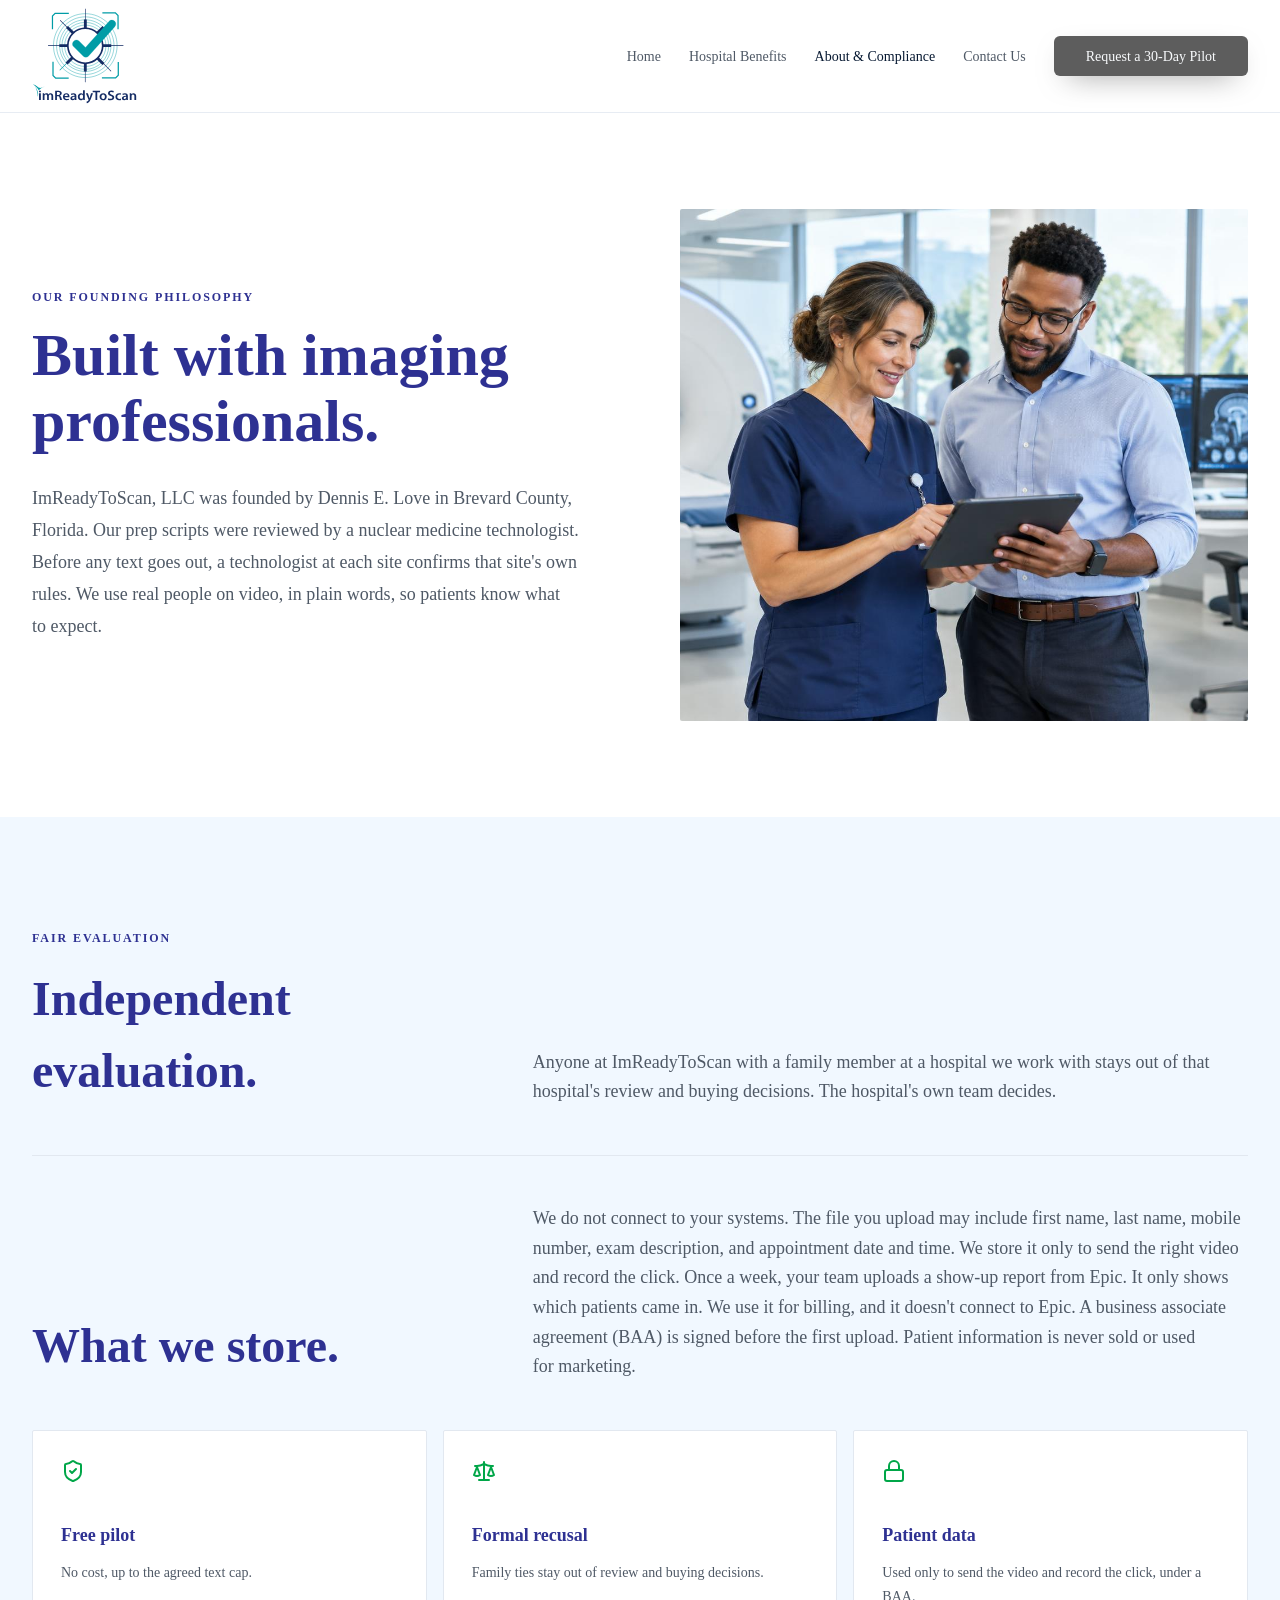
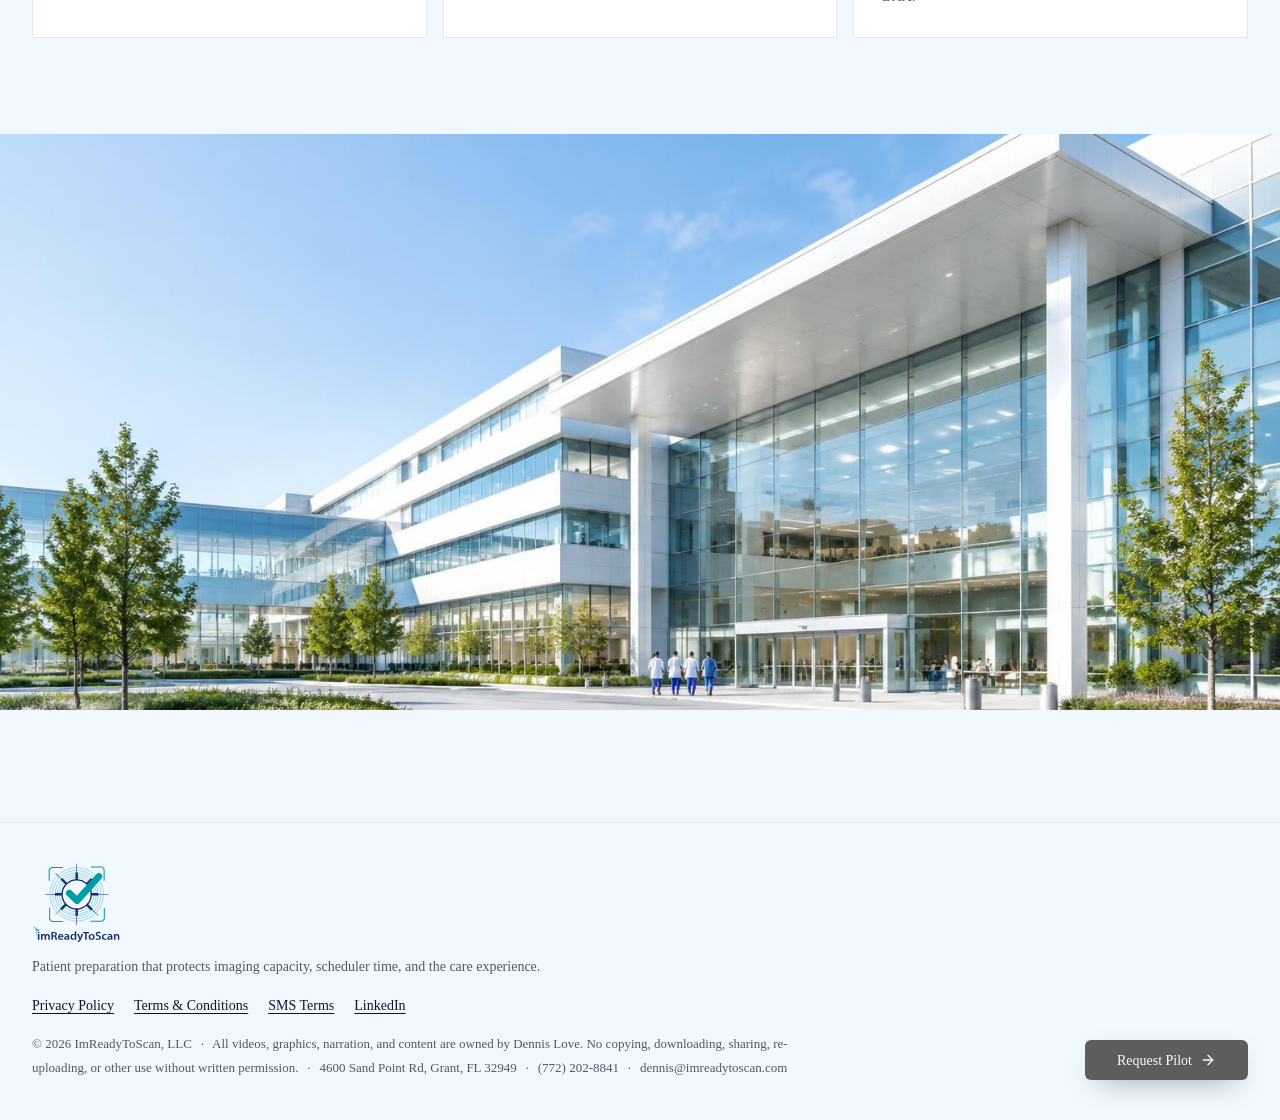
==== about-compliance/index.html @ 68fa5a91 "ImReadyToScan marketing site — brand pack, copy updates, and footer copyright. Includes the official" ====
<!DOCTYPE html>
<html lang="en">
<head>
  <meta charset="utf-8" />
  <meta name="viewport" content="width=device-width, initial-scale=1" />
  <meta name="author" content="ImReadyToScan.com" />
  <title>About &amp; Compliance | ImReadyToScan.com</title>
  <meta name="description" content="Who we are, how we keep evaluation fair, and what patient information we store." />
  <meta property="og:title" content="About &amp; Compliance | ImReadyToScan.com" />
  <meta property="og:description" content="Who we are, how we keep evaluation fair, and what patient information we store." />
  <meta property="og:type" content="website" />
  <meta name="twitter:card" content="summary_large_image" />
  <link rel="icon" href="../favicon.png" type="image/png" />
  <link rel="stylesheet" href="../css/styles.css" />
</head>
<body>
  <div class="site">
    <header class="site-header">
      <div class="page-wrap header-inner">
        <a href="../" class="logo-link" aria-label="ImReadyToScan home">
          <img src="../assets/logo-full.svg" alt="ImReadyToScan" class="logo-img" width="515" height="469" />
        </a>

        <nav class="nav-desktop" aria-label="Main navigation">
          <a href="../" class="nav-link">Home</a>
          <a href="../hospital-benefits/" class="nav-link">Hospital Benefits</a>
          <a href="../about-compliance/" class="nav-link is-active">About &amp; Compliance</a>
          <a href="../contact/" class="nav-link">Contact Us</a>
          <a href="../pilot/" class="btn btn-pilot btn-lg">Request a 30-Day Pilot</a>
        </nav>

        <details class="nav-mobile">
          <summary>
            <svg class="icon-lg" viewBox="0 0 24 24" fill="none" stroke="currentColor" stroke-width="2" stroke-linecap="round" stroke-linejoin="round" aria-hidden="true"><path d="M4 5h16"/><path d="M4 12h16"/><path d="M4 19h16"/></svg>
            <span class="sr-only">Open menu</span>
          </summary>
          <div class="nav-mobile-panel">
            <a href="../">Home</a>
            <a href="../hospital-benefits/">Hospital Benefits</a>
            <a href="../about-compliance/">About &amp; Compliance</a>
            <a href="../contact/">Contact Us</a>
            <a href="../pilot/" class="btn btn-pilot btn-lg">Request a 30-Day Pilot</a>
          </div>
        </details>
      </div>
    </header>

    <main>
      <section class="about-hero">
        <div class="page-wrap about-hero-grid">
          <div>
            <p class="eyebrow">Our founding philosophy</p>
            <h1>Built with imaging professionals.</h1>
            <p class="about-hero-lead">ImReadyToScan, LLC was founded by Dennis E. Love in Brevard County, Florida. Our prep scripts were reviewed by a nuclear medicine technologist. Before any text goes out, a technologist at each site confirms that site's own rules. We use real people on video, in plain words, so patients know what to expect.</p>
          </div>
          <img class="about-hero-img" src="../assets/clinical-tech-team.jpg" alt="Clinical and technology professionals collaborating with a tablet" width="1200" height="912" loading="lazy" />
        </div>
      </section>

      <section class="about-compliance">
        <div class="page-wrap">
          <div class="about-compliance-top">
            <div>
              <p class="eyebrow">Fair evaluation</p>
              <h2>Independent evaluation.</h2>
            </div>
            <p class="about-compliance-lead">Anyone at ImReadyToScan with a family member at a hospital we work with stays out of that hospital's review and buying decisions. The hospital's own team decides.</p>
          </div>
          <div class="about-compliance-top about-store">
            <div>
              <h2>What we store.</h2>
            </div>
            <p class="about-compliance-lead">We do not connect to your systems. The file you upload may include first name, last name, mobile number, exam description, and appointment date and time. We store it only to send the right video and record the click. Once a week, your team uploads a show-up report from Epic. It only shows which patients came in. We use it for billing, and it doesn't connect to Epic. A business associate agreement (BAA) is signed before the first upload. Patient information is never sold or used for marketing.</p>
          </div>
          <div class="about-cards">
            <article class="about-card">
              <svg class="icon-xl text-brand-green" viewBox="0 0 24 24" fill="none" stroke="currentColor" stroke-width="2" stroke-linecap="round" stroke-linejoin="round" aria-hidden="true"><path d="M20 13c0 5-3.5 7.5-7.66 8.95a1 1 0 0 1-.67-.01C7.5 20.5 4 18 4 13V6a1 1 0 0 1 1-1c2 0 4.5-1.2 6.24-2.72a1.17 1.17 0 0 1 1.52 0C14.51 3.81 17 5 19 5a1 1 0 0 1 1 1z"/><path d="m9 12 2 2 4-4"/></svg>
              <h3>Free pilot</h3>
              <p>No cost, up to the agreed text cap.</p>
            </article>
            <article class="about-card">
              <svg class="icon-xl text-brand-green" viewBox="0 0 24 24" fill="none" stroke="currentColor" stroke-width="2" stroke-linecap="round" stroke-linejoin="round" aria-hidden="true"><path d="m16 16 3-8 3 8c-.87.65-1.92 1-3 1s-2.13-.35-3-1Z"/><path d="m2 16 3-8 3 8c-.87.65-1.92 1-3 1s-2.13-.35-3-1Z"/><path d="M7 21h10"/><path d="M12 3v18"/><path d="M3 7h2c2 0 5-1 7-2 2 1 5 2 7 2h2"/></svg>
              <h3>Formal recusal</h3>
              <p>Family ties stay out of review and buying decisions.</p>
            </article>
            <article class="about-card">
              <svg class="icon-xl text-brand-green" viewBox="0 0 24 24" fill="none" stroke="currentColor" stroke-width="2" stroke-linecap="round" stroke-linejoin="round" aria-hidden="true"><rect x="3" y="11" width="18" height="11" rx="2"/><path d="M7 11V7a5 5 0 0 1 10 0v4"/></svg>
              <h3>Patient data</h3>
              <p>Used only to send the video and record the click, under a BAA.</p>
            </article>
          </div>
        </div>
        <img class="about-banner" src="../assets/hospital-exterior.jpg" alt="Transparent glass exterior of a modern hospital" width="1536" height="912" loading="lazy" />
      </section>

    </main>

    <footer class="site-footer">
      <div class="page-wrap footer-inner">
        <div>
          <img src="../assets/logo-full.svg" alt="ImReadyToScan" class="footer-logo" width="515" height="469" />
          <p class="footer-copy">Patient preparation that protects imaging capacity, scheduler time, and the care experience.</p>
          <nav class="footer-links" aria-label="Footer">
            <a href="../privacy-policy/">Privacy Policy</a>
            <a href="../terms-conditions/">Terms &amp; Conditions</a>
            <a href="../sms-terms/">SMS Terms</a>
            <a href="https://www.linkedin.com/company/imreadytoscan/" target="_blank" rel="noopener noreferrer">LinkedIn</a>
          </nav>
          <p class="footer-legal">&copy; 2026 ImReadyToScan, LLC <span aria-hidden="true">&middot;</span> All videos, graphics, narration, and content are owned by Dennis Love. No copying, downloading, sharing, re-uploading, or other use without written permission. <span aria-hidden="true">&middot;</span> 4600 Sand Point Rd, Grant, FL 32949 <span aria-hidden="true">&middot;</span> <a href="tel:+17722028841">(772) 202-8841</a> <span aria-hidden="true">&middot;</span> <a href="mailto:dennis@imreadytoscan.com">dennis@imreadytoscan.com</a></p>
        </div>
        <a href="../pilot/" class="btn btn-pilot btn-lg">
          Request Pilot
          <svg viewBox="0 0 24 24" fill="none" stroke="currentColor" stroke-width="2" stroke-linecap="round" stroke-linejoin="round" aria-hidden="true"><path d="M5 12h14"/><path d="m12 5 7 7-7 7"/></svg>
        </a>
      </div>
    </footer>
  </div>
  <script src="../js/main.js" defer></script>
</body>
</html>
---- css/styles.css ----
:root {
  --radius: 0.5rem;
  --background: oklch(1 0 0);
  --foreground: oklch(0.23 0.025 255);
  --primary: oklch(0.21 0.055 257);
  --primary-foreground: oklch(0.984 0.003 247.858);
  --secondary: oklch(0.965 0.012 250);
  --muted: oklch(0.97 0.008 250);
  --muted-foreground: oklch(0.46 0.025 255);
  --border: oklch(0.929 0.013 255.508);
  --brand-blue: oklch(0.377539 0.155875 274.666717);
  --brand-green: oklch(0.63 0.18 150);
  --brand-ink: oklch(0.18 0.052 257);
  --brand-mist: oklch(0.975 0.012 250);
  --brand-gray: oklch(0.48 0 0);
  --brand-gray-dark: oklch(0.38 0 0);
  --font-serif: Georgia, "Times New Roman", Times, serif;
}

*,
*::before,
*::after {
  box-sizing: border-box;
  margin: 0;
  padding: 0;
  border-color: var(--border);
}

html {
  color-scheme: light;
  scroll-behavior: smooth;
}

body {
  background-color: var(--background);
  color: var(--foreground);
  font-family: var(--font-serif);
  text-rendering: optimizeLegibility;
  line-height: 1.5;
  min-height: 100vh;
}

img,
video {
  display: block;
  max-width: 100%;
}

a {
  color: inherit;
  text-decoration: none;
}

button,
summary {
  font: inherit;
}

ul {
  list-style: none;
}

h1,
h2,
h3 {
  letter-spacing: 0;
}

::selection {
  background: color-mix(in oklab, var(--brand-blue) 20%, transparent);
}

.page-wrap {
  width: min(100% - 2rem, 76rem);
  margin-inline: auto;
}

.text-balance {
  text-wrap: balance;
}

.text-pretty {
  text-wrap: pretty;
}

.sr-only {
  position: absolute;
  width: 1px;
  height: 1px;
  padding: 0;
  margin: -1px;
  overflow: hidden;
  clip: rect(0, 0, 0, 0);
  white-space: nowrap;
  border: 0;
}

.site {
  min-height: 100vh;
  background: var(--background);
}

/* Header */
.site-header {
  position: sticky;
  top: 0;
  z-index: 50;
  border-bottom: 1px solid color-mix(in oklab, var(--border) 80%, transparent);
  background: color-mix(in oklab, var(--background) 95%, transparent);
  backdrop-filter: blur(8px);
}

.header-inner {
  display: grid;
  grid-template-columns: minmax(0, 1fr) auto;
  align-items: center;
  gap: 1rem;
  height: 6rem;
}

.logo-link {
  display: flex;
  min-width: 0;
  align-items: center;
}

.logo-img {
  height: 5rem;
  width: auto;
  flex-shrink: 0;
  object-fit: contain;
}

.nav-desktop {
  display: none;
  align-items: center;
  gap: 1.75rem;
}

.nav-link {
  font-size: 0.875rem;
  font-weight: 500;
  color: var(--muted-foreground);
  transition: color 0.15s ease;
}

.nav-link:hover,
.nav-link.is-active {
  color: var(--primary);
}

.nav-mobile {
  position: relative;
}

.nav-mobile summary {
  display: grid;
  place-items: center;
  width: 2.5rem;
  height: 2.5rem;
  cursor: pointer;
  border-radius: calc(var(--radius) - 2px);
  border: 1px solid var(--border);
  color: var(--primary);
  list-style: none;
}

.nav-mobile summary::-webkit-details-marker {
  display: none;
}

.nav-mobile-panel {
  position: absolute;
  right: 0;
  top: 3rem;
  width: 16rem;
  border-radius: calc(var(--radius) - 2px);
  border: 1px solid var(--border);
  background: var(--background);
  padding: 0.5rem;
  box-shadow: 0 20px 25px -5px rgb(0 0 0 / 0.1), 0 8px 10px -6px rgb(0 0 0 / 0.1);
}

.nav-mobile-panel a {
  display: block;
  border-radius: 0.25rem;
  padding: 0.75rem;
  font-size: 0.875rem;
  font-weight: 500;
  color: var(--foreground);
}

.nav-mobile-panel a:hover {
  background: var(--muted);
}

.nav-mobile-panel .btn {
  margin-top: 0.5rem;
  width: 100%;
}

/* Buttons */
.btn {
  display: inline-flex;
  align-items: center;
  justify-content: center;
  gap: 0.5rem;
  white-space: nowrap;
  border-radius: calc(var(--radius) - 2px);
  font-size: 0.875rem;
  font-weight: 500;
  cursor: pointer;
  border: none;
  transition: background-color 0.15s ease, color 0.15s ease;
}

.btn svg {
  width: 1rem;
  height: 1rem;
  flex-shrink: 0;
  pointer-events: none;
}

.btn-pilot {
  background: var(--brand-gray);
  color: var(--primary-foreground);
  box-shadow: 0 10px 30px -14px var(--brand-gray);
}

.btn-pilot:hover {
  background: var(--brand-gray-dark);
}

.btn-lg {
  height: 2.5rem;
  padding: 0 2rem;
}

.btn-xl {
  min-height: 3rem;
  border-radius: calc(var(--radius) - 2px);
  padding: 0.75rem 1.5rem;
  font-size: 0.875rem;
  font-weight: 600;
}

/* Footer */
.site-footer {
  border-top: 1px solid var(--border);
  background: var(--brand-mist);
  padding: 2.5rem 0;
  color: var(--primary);
}

.footer-inner {
  display: grid;
  gap: 2rem;
}

.footer-logo {
  height: 5rem;
  width: auto;
  object-fit: contain;
}

.footer-copy {
  margin-top: 0.75rem;
  max-width: 36rem;
  font-size: 0.875rem;
  line-height: 1.5rem;
  color: var(--muted-foreground);
}

.footer-links {
  margin-top: 1rem;
  display: flex;
  flex-wrap: wrap;
  gap: 0.75rem 1.25rem;
}

.footer-links a {
  font-size: 0.875rem;
  font-weight: 500;
  color: var(--primary);
  text-decoration: underline;
  text-underline-offset: 0.2em;
  transition: color 0.15s ease;
}

.footer-links a:hover {
  color: var(--brand-blue);
}

.footer-legal {
  margin-top: 1rem;
  max-width: 48rem;
  font-size: 0.8125rem;
  line-height: 1.5rem;
  color: var(--muted-foreground);
}

.footer-legal span {
  margin: 0 0.35rem;
}

.footer-legal a {
  color: inherit;
  text-decoration: none;
  transition: color 0.15s ease;
}

.footer-legal a[href^="tel:"] {
  white-space: nowrap;
}

.footer-legal a:hover {
  color: var(--brand-blue);
  text-decoration: underline;
  text-underline-offset: 0.2em;
}

.billing-volume {
  margin-top: 0.75rem;
  font-size: 0.9375rem;
  line-height: 1.5rem;
  color: var(--muted-foreground);
}

.billing-volume a {
  color: var(--brand-blue);
  font-weight: 600;
  text-decoration: underline;
  text-underline-offset: 0.2em;
}

.billing-volume a:hover {
  color: var(--primary);
}

.billing-pricing-note {
  margin-top: 0.75rem;
  font-size: 0.9375rem;
  line-height: 1.5rem;
  color: var(--muted-foreground);
}

.billing-pricing-note a {
  color: var(--brand-blue);
  font-weight: 600;
  text-decoration: underline;
  text-underline-offset: 0.2em;
}

.billing-pricing-note a:hover {
  color: var(--primary);
}

.stat-explain {
  margin-top: 1.25rem;
  max-width: 48rem;
  font-size: 0.9375rem;
  line-height: 1.625rem;
  color: var(--muted-foreground);
}

.compare-block {
  padding: 5rem 0;
  border-top: 1px solid var(--border);
  background: var(--background);
}

.compare-inner {
  max-width: min(100%, 48rem);
}

.compare-copy {
  margin-top: 1.5rem;
  display: grid;
  gap: 1rem;
}

.compare-copy p {
  font-size: 1rem;
  line-height: 1.75rem;
  color: var(--muted-foreground);
}

.compare-copy p:last-child {
  font-weight: 700;
  color: var(--primary);
}

.roi-box {
  padding: 5rem 0;
  border-top: 1px solid var(--border);
  background: var(--brand-mist);
}

.roi-inner {
  max-width: min(100%, 48rem);
}

.roi-inner > p {
  margin-top: 1.25rem;
  font-size: 1rem;
  line-height: 1.75rem;
  color: var(--muted-foreground);
}

.roi-list {
  margin: 1.25rem 0 0;
  padding-left: 1.25rem;
  display: grid;
  gap: 0.75rem;
}

.roi-list li {
  font-size: 1rem;
  line-height: 1.75rem;
  color: var(--primary);
}

.site-info {
  padding: 5rem 0;
  border-top: 1px solid var(--border);
  background: var(--background);
}

.site-info-inner {
  max-width: min(100%, 48rem);
  display: grid;
  gap: 3rem;
}

.site-info-block h2 {
  font-size: 1.5rem;
  font-weight: 700;
  color: var(--primary);
}

.site-info-block p {
  margin-top: 0.875rem;
  font-size: 1rem;
  line-height: 1.75rem;
  color: var(--muted-foreground);
}

.site-info-block a {
  color: var(--brand-blue);
  font-weight: 600;
  text-decoration: underline;
  text-underline-offset: 0.2em;
}

.site-info-contact {
  font-size: 0.9375rem !important;
}

.site-info-contact span {
  margin: 0 0.35rem;
}

/* Legal pages */
.legal-page {
  padding: 4rem 0 5rem;
  border-bottom: 1px solid var(--border);
}

.legal-inner {
  max-width: min(100% - 2rem, 48rem);
}

.legal-title {
  font-size: 2.25rem;
  font-weight: 700;
  line-height: 1.15;
  color: var(--brand-blue);
}

.legal-updated {
  margin-top: 1rem;
  font-size: 0.875rem;
  color: var(--muted-foreground);
}

.legal-updated a {
  color: var(--brand-blue);
  text-decoration: none;
}

.legal-updated a:hover {
  text-decoration: underline;
  text-underline-offset: 0.15em;
}

.legal-body {
  margin-top: 2.5rem;
  color: var(--muted-foreground);
}

.legal-body > * + * {
  margin-top: 1.25rem;
}

.legal-body h2 {
  margin-top: 2.5rem;
  font-size: 1.25rem;
  font-weight: 700;
  line-height: 1.35;
  color: var(--brand-blue);
}

.legal-body .legal-part {
  margin-top: 3.5rem;
  border-top: 1px solid var(--border);
  padding-top: 2rem;
  font-size: 1.5rem;
}

.legal-body h3 {
  margin-top: 1.75rem;
  font-size: 1.0625rem;
  font-weight: 700;
  line-height: 1.4;
  color: var(--primary);
}

.legal-body blockquote {
  border-left: 3px solid var(--brand-green);
  padding-left: 1rem;
  font-style: italic;
  color: var(--primary);
}

.legal-body p,
.legal-body li {
  font-size: 1rem;
  line-height: 1.75;
}

.legal-body ul {
  list-style: disc;
  padding-left: 1.25rem;
}

.legal-body li + li {
  margin-top: 0.5rem;
}

.legal-body a {
  color: var(--brand-blue);
  text-decoration: none;
}

.legal-body a:hover {
  color: var(--primary);
  text-decoration: underline;
  text-underline-offset: 0.15em;
}

.legal-body strong {
  color: var(--primary);
  font-weight: 700;
}

/* Contact page */
.contact-page {
  padding: 4rem 0 5rem;
  border-bottom: 1px solid var(--border);
  background:
    linear-gradient(180deg, var(--background) 0%, var(--brand-mist) 42%, var(--brand-mist) 100%);
}

.contact-shell {
  display: grid;
  gap: 2.5rem;
}

.contact-intro {
  max-width: 34rem;
}

.contact-title {
  font-size: 2.25rem;
  font-weight: 700;
  line-height: 1.12;
  color: var(--brand-blue);
}

.contact-lead {
  margin-top: 1.25rem;
  font-size: 1rem;
  line-height: 2rem;
  color: var(--muted-foreground);
  text-wrap: pretty;
}

.contact-points {
  margin-top: 2.25rem;
  display: grid;
  gap: 1.25rem;
}

.contact-points li {
  display: grid;
  grid-template-columns: auto 1fr;
  gap: 0.9rem;
  align-items: start;
}

.contact-point-mark {
  width: 0.7rem;
  height: 0.7rem;
  margin-top: 0.45rem;
  border-radius: 1px;
  background: var(--brand-green);
}

.contact-points strong {
  display: block;
  font-size: 1rem;
  font-weight: 700;
  color: var(--brand-blue);
}

.contact-points p {
  margin-top: 0.3rem;
  font-size: 0.9375rem;
  line-height: 1.55;
  color: var(--muted-foreground);
}

.contact-points a {
  color: var(--brand-blue);
  text-decoration: underline;
  text-underline-offset: 0.15em;
}

.contact-panel {
  border: 1px solid var(--border);
  border-radius: var(--radius);
  background: var(--background);
  box-shadow:
    0 1px 2px color-mix(in oklab, var(--brand-ink) 6%, transparent),
    0 28px 60px -32px color-mix(in oklab, var(--brand-ink) 40%, transparent);
  padding: 1.5rem;
  position: relative;
  overflow: hidden;
}

.contact-panel::before {
  content: "";
  position: absolute;
  inset: 0 0 auto;
  height: 4px;
  background: linear-gradient(90deg, var(--brand-blue) 0%, var(--brand-blue) 62%, var(--brand-green) 62%, var(--brand-green) 100%);
}

.contact-panel-head {
  margin-bottom: 1.75rem;
  padding-bottom: 1.25rem;
  border-bottom: 1px solid var(--border);
}

.contact-panel-head h2 {
  font-size: 1.5rem;
  font-weight: 700;
  line-height: 1.2;
  color: var(--brand-blue);
}

.contact-panel-head p {
  margin-top: 0.4rem;
  font-size: 0.875rem;
  color: var(--muted-foreground);
}

.req {
  color: var(--brand-green);
  font-weight: 700;
}

.contact-form {
  position: relative;
  display: grid;
  gap: 1.35rem;
}

.form-row {
  display: grid;
  gap: 1.35rem;
  align-items: start;
}

.input-wrap {
  position: relative;
}

.input-icon {
  position: absolute;
  left: 1rem;
  top: 50%;
  width: 1.05rem;
  height: 1.05rem;
  transform: translateY(-50%);
  color: color-mix(in oklab, var(--muted-foreground) 75%, transparent);
  pointer-events: none;
  transition: color 0.15s ease;
}

.form-field .input-wrap input {
  padding-left: 2.75rem;
}

.input-wrap:focus-within .input-icon {
  color: var(--brand-blue);
}

.form-hint {
  display: flex;
  gap: 0.6rem;
  align-items: flex-start;
  margin-top: -0.35rem;
  border-radius: calc(var(--radius) - 2px);
  background: color-mix(in oklab, var(--brand-green) 8%, var(--background));
  border: 1px solid color-mix(in oklab, var(--brand-green) 22%, var(--border));
  padding: 0.7rem 0.9rem;
  font-size: 0.8125rem;
  line-height: 1.45;
  color: var(--foreground);
}

.form-hint svg {
  flex-shrink: 0;
  width: 1.05rem;
  height: 1.05rem;
  margin-top: 0.05rem;
  color: var(--brand-green);
}

.form-field {
  display: grid;
  gap: 0.45rem;
}

.form-field label,
.form-consent-title {
  font-size: 0.8125rem;
  font-weight: 700;
  letter-spacing: 0.04em;
  text-transform: uppercase;
  color: var(--brand-blue);
}

.form-field input,
.form-field textarea {
  width: 100%;
  border: 1px solid var(--border);
  border-radius: calc(var(--radius) - 2px);
  background: color-mix(in oklab, var(--brand-mist) 55%, var(--background));
  color: var(--foreground);
  font: inherit;
  font-size: 1rem;
  line-height: 1.5;
  padding: 0.9rem 1rem;
  transition: border-color 0.15s ease, background-color 0.15s ease, box-shadow 0.15s ease;
}

.form-field textarea {
  resize: vertical;
  min-height: 8.5rem;
}

.form-field input::placeholder,
.form-field textarea::placeholder {
  color: color-mix(in oklab, var(--muted-foreground) 78%, transparent);
}

.form-field input:hover,
.form-field textarea:hover {
  border-color: color-mix(in oklab, var(--brand-blue) 28%, var(--border));
}

.form-field input:focus,
.form-field textarea:focus {
  outline: none;
  border-color: var(--brand-blue);
  background: var(--background);
  box-shadow: 0 0 0 3px color-mix(in oklab, var(--brand-blue) 16%, transparent);
}

.form-consent {
  display: grid;
  gap: 0.85rem;
  margin-top: 0.25rem;
  border: 1px solid var(--border);
  border-left: 3px solid var(--brand-blue);
  border-radius: calc(var(--radius) - 2px);
  background: var(--brand-mist);
  padding: 1.1rem 1.15rem;
}

.form-consent-title {
  margin-bottom: 0.1rem;
}

.checkbox-field {
  position: relative;
  display: grid;
  grid-template-columns: auto 1fr;
  gap: 0.8rem;
  align-items: start;
  font-size: 0.9375rem;
  line-height: 1.55;
  color: var(--foreground);
  cursor: pointer;
}

.checkbox-field input {
  position: absolute;
  opacity: 0;
  width: 1.25rem;
  height: 1.25rem;
  margin: 0;
}

.checkbox-box {
  display: grid;
  place-items: center;
  width: 1.25rem;
  height: 1.25rem;
  margin-top: 0.1rem;
  border: 1.5px solid color-mix(in oklab, var(--brand-blue) 45%, var(--border));
  border-radius: 0.25rem;
  background: var(--background);
  color: var(--primary-foreground);
  transition: background-color 0.15s ease, border-color 0.15s ease, box-shadow 0.15s ease;
}

.checkbox-box svg {
  width: 0.85rem;
  height: 0.85rem;
  opacity: 0;
  transform: scale(0.6);
  transition: opacity 0.15s ease, transform 0.15s ease;
}

.checkbox-field:hover .checkbox-box {
  border-color: var(--brand-blue);
}

.checkbox-field input:checked + .checkbox-box {
  border-color: var(--brand-green);
  background: var(--brand-green);
}

.checkbox-field input:checked + .checkbox-box svg {
  opacity: 1;
  transform: scale(1);
}

.checkbox-field input:focus-visible + .checkbox-box {
  box-shadow: 0 0 0 3px color-mix(in oklab, var(--brand-blue) 20%, transparent);
}

.checkbox-field a {
  color: var(--brand-blue);
  text-decoration: underline;
  text-underline-offset: 0.15em;
}

.form-actions {
  display: grid;
  gap: 0.85rem;
  margin-top: 0.35rem;
  padding-top: 1.35rem;
  border-top: 1px solid var(--border);
}

.contact-form .btn {
  justify-self: stretch;
  min-width: 11rem;
}

.contact-form .btn svg {
  transition: transform 0.15s ease;
}

.contact-form .btn:hover svg {
  transform: translateX(3px);
}

.form-note {
  font-size: 0.75rem;
  line-height: 1.55;
  color: var(--muted-foreground);
}

.form-note a {
  color: var(--brand-blue);
  text-decoration: underline;
  text-underline-offset: 0.15em;
}

.form-status {
  min-height: 1.25rem;
  font-size: 0.875rem;
  font-weight: 600;
  color: var(--brand-green);
}

.form-status.is-error {
  color: oklch(0.5 0.16 25);
}

.form-honey {
  position: absolute;
  left: -9999px;
  width: 1px;
  height: 1px;
  opacity: 0;
  pointer-events: none;
}

/* Shared content */
.eyebrow {
  margin-bottom: 1rem;
  font-size: 0.75rem;
  font-weight: 700;
  text-transform: uppercase;
  letter-spacing: 0.16em;
  color: var(--brand-blue);
}

.icon {
  width: 1rem;
  height: 1rem;
  flex-shrink: 0;
}

.icon-lg {
  width: 1.25rem;
  height: 1.25rem;
}

.icon-xl {
  width: 1.5rem;
  height: 1.5rem;
}

.icon-play {
  width: 3rem;
  height: 3rem;
  color: var(--primary-foreground);
  filter: drop-shadow(0 10px 8px rgb(0 0 0 / 0.04)) drop-shadow(0 4px 3px rgb(0 0 0 / 0.1));
}

.text-brand-blue {
  color: var(--brand-blue);
}

.text-brand-green {
  color: var(--brand-green);
}

.text-muted {
  color: var(--muted-foreground);
}

.text-primary {
  color: var(--primary);
}

/* Home hero */
.hero {
  overflow: hidden;
  border-bottom: 1px solid var(--border);
}

.hero-inner {
  display: grid;
  align-items: center;
  gap: 2.5rem;
  padding: 3.5rem 0;
}

.hero-copy {
  max-width: none;
}

.hero-title {
  font-size: 2.25rem;
  font-weight: 700;
  line-height: 1.15;
  letter-spacing: 0;
  color: var(--brand-blue);
  text-wrap: balance;
}

.hero-lead {
  margin-top: 1.5rem;
  max-width: 36rem;
  font-size: 1rem;
  font-weight: 400;
  line-height: 2rem;
  color: var(--muted-foreground);
  text-wrap: pretty;
}

.hero-actions {
  margin-top: 2rem;
}

.hero-actions .btn {
  margin-top: 0;
}

.hero-checks {
  margin-top: 1.25rem;
  display: flex;
  flex-wrap: wrap;
  gap: 0.75rem 1.5rem;
  font-size: 0.875rem;
  font-weight: 600;
  color: var(--primary);
}

.hero-checks span {
  display: flex;
  align-items: center;
  gap: 0.5rem;
}

.hero-media {
  position: relative;
  width: 100%;
}

.module-play {
  position: absolute;
  inset: 0;
  z-index: 2;
  display: grid;
  place-items: center;
  margin: 0;
  border: 0;
  background: color-mix(in oklab, var(--primary) 22%, transparent);
  cursor: pointer;
}

.module-play-core {
  display: grid;
  place-items: center;
  width: 3.25rem;
  height: 3.25rem;
  border-radius: 999px;
  background: color-mix(in oklab, var(--brand-blue) 92%, #000);
  color: #fff;
  box-shadow: 0 10px 24px -12px rgb(0 0 0 / 0.55);
}

.module-play-core svg {
  width: 1.25rem;
  height: 1.25rem;
  margin-left: 0.12rem;
}

.module-play:hover .module-play-core,
.module-play:focus-visible .module-play-core {
  background: var(--brand-blue);
}

body.lightbox-open {
  overflow: hidden;
}

.video-lightbox {
  position: fixed;
  inset: 0;
  z-index: 10000;
  display: grid;
  place-items: center;
  padding: 1.25rem;
}

.video-lightbox[hidden] {
  display: none;
}

.video-lightbox-backdrop {
  position: absolute;
  inset: 0;
  background: color-mix(in oklab, var(--brand-ink) 78%, transparent);
}

.video-lightbox-dialog {
  position: relative;
  z-index: 1;
  width: min(56rem, 100%);
  display: grid;
  gap: 0.85rem;
  justify-items: center;
}

.video-lightbox-player {
  width: 100%;
  max-height: min(70vh, 36rem);
  background: #000;
  border-radius: 0.25rem;
  aspect-ratio: 16 / 9;
  object-fit: contain;
}

.video-lightbox-close {
  position: absolute;
  top: -0.35rem;
  right: -0.15rem;
  z-index: 2;
  width: 2.75rem;
  height: 2.75rem;
  border: 0;
  border-radius: 999px;
  background: #fff;
  color: var(--brand-blue);
  font-size: 1.75rem;
  line-height: 1;
  cursor: pointer;
  box-shadow: 0 8px 20px -10px rgb(0 0 0 / 0.45);
}

.video-lightbox-close span {
  display: block;
  margin-top: -0.1rem;
}

.video-lightbox-back {
  appearance: none;
  border: 0;
  border-radius: calc(var(--radius) - 2px);
  background: var(--brand-blue);
  color: #fff;
  font: inherit;
  font-size: 1.0625rem;
  font-weight: 700;
  padding: 0.9rem 1.5rem;
  cursor: pointer;
}

.video-lightbox-back:hover,
.video-lightbox-close:hover {
  filter: brightness(1.05);
}

@media (max-width: 640px) {
  .video-lightbox-close {
    top: 0.35rem;
    right: 0.35rem;
  }
}

.hero-media > img {
  display: block;
  width: 100%;
  aspect-ratio: 4 / 3;
  height: auto;
  border-radius: 2px;
  object-fit: cover;
  object-position: 72% 35%;
}

.hero-media > .hero-video {
  display: block;
  width: 100%;
  height: auto;
  aspect-ratio: 16 / 9;
  border-radius: 2px;
  object-fit: cover;
  object-position: center center;
  background: var(--brand-ink);
}

.hero-play {
  position: absolute;
  top: 42%;
  left: 50%;
  z-index: 2;
  display: grid;
  place-items: center;
  width: 5.25rem;
  height: 5.25rem;
  padding: 0;
  border: 0;
  background: transparent;
  cursor: pointer;
  transform: translate(-50%, -50%);
  transition: transform 0.2s ease;
}

.hero-play:hover,
.hero-play:focus-visible {
  transform: translate(-50%, -50%) scale(1.06);
  outline: none;
}

.hero-play-ring {
  position: absolute;
  inset: 0;
  border-radius: 50%;
  border: 2px solid color-mix(in oklab, var(--background) 70%, transparent);
  background: color-mix(in oklab, var(--brand-ink) 28%, transparent);
  box-shadow: 0 16px 36px -16px color-mix(in oklab, var(--brand-ink) 70%, transparent);
  animation: hero-play-pulse 2.4s ease-out infinite;
}

.hero-play-core {
  position: relative;
  z-index: 1;
  display: grid;
  place-items: center;
  width: 3.75rem;
  height: 3.75rem;
  border-radius: 50%;
  background: linear-gradient(145deg, var(--brand-blue) 0%, color-mix(in oklab, var(--brand-ink) 70%, var(--brand-blue)) 100%);
  color: var(--primary-foreground);
  box-shadow:
    0 0 0 4px color-mix(in oklab, var(--background) 55%, transparent),
    0 12px 28px -10px color-mix(in oklab, var(--brand-blue) 55%, transparent);
}

.hero-play-core svg {
  width: 1.5rem;
  height: 1.5rem;
  margin-left: 0.15rem;
}

.hero-media.is-playing .hero-play {
  opacity: 0;
  visibility: hidden;
  pointer-events: none;
  transform: translate(-50%, -50%) scale(0.9);
  transition: opacity 0.2s ease, visibility 0.2s ease, transform 0.2s ease;
}

@keyframes hero-play-pulse {
  0% {
    transform: scale(1);
    opacity: 0.9;
  }
  70% {
    transform: scale(1.22);
    opacity: 0;
  }
  100% {
    transform: scale(1.22);
    opacity: 0;
  }
}

@media (prefers-reduced-motion: reduce) {
  .hero-play-ring {
    animation: none;
  }
}

.loss-stack {
  margin-top: 2rem;
  display: grid;
  gap: 1rem;
}

.loss-stack p {
  margin: 0;
  border: 1px solid var(--border);
  border-radius: var(--radius);
  background: var(--background);
  padding: 1.25rem 1.35rem;
  font-size: 1.0625rem;
  font-weight: 700;
  line-height: 1.45;
  color: var(--brand-blue);
  text-wrap: balance;
}

/* Breakdown section */
.breakdown {
  position: relative;
  overflow: hidden;
  background: var(--brand-mist);
  padding: 5rem 0;
  color: var(--primary);
}

.breakdown-bg {
  display: none;
}

.breakdown-veil {
  display: none;
}

.breakdown-inner {
  position: relative;
}

.breakdown-grid {
  display: grid;
  gap: 3rem;
}

.breakdown article {
  padding-top: 0;
  border-top: 0;
}

.breakdown-bar {
  display: block;
  width: 1.75rem;
  height: 0.2rem;
  background: var(--brand-green);
  border-radius: 1px;
}

.breakdown h2 {
  margin-top: 1.25rem;
  font-size: 1.875rem;
  font-weight: 700;
  color: var(--brand-blue);
}

.breakdown p {
  margin-top: 1.25rem;
  line-height: 2rem;
  color: var(--muted-foreground);
}

.breakdown article p + p {
  margin-top: 1rem;
}

.content-band {
  padding: 5rem 0;
  border-bottom: 1px solid var(--border);
  background:
    radial-gradient(circle at top right, color-mix(in oklab, var(--secondary) 90%, transparent), transparent 42%),
    var(--background);
}

.content-band-top {
  display: grid;
  gap: 1.5rem;
  max-width: 64rem;
}

.content-band-aside {
  font-size: 1rem;
  line-height: 2rem;
  color: var(--muted-foreground);
  text-wrap: pretty;
}

.section-heading {
  font-size: 1.875rem;
  font-weight: 700;
  line-height: 1.25;
  color: var(--brand-blue);
  text-wrap: balance;
}

.pilot h2 {
  line-height: 1.25;
}

.loss-compare {
  margin-top: 2.5rem;
  display: grid;
  grid-template-columns: 1fr 1fr;
  gap: 0.75rem;
}

.loss-tab {
  appearance: none;
  cursor: pointer;
  text-align: left;
  border: 1px solid var(--border);
  border-radius: calc(var(--radius) - 2px);
  background: var(--background);
  padding: 1.1rem 1.2rem;
  color: var(--primary);
  transition: border-color 0.2s ease, background-color 0.2s ease, transform 0.2s ease, box-shadow 0.2s ease;
}

.loss-tab:hover {
  border-color: color-mix(in oklab, var(--brand-blue) 35%, var(--border));
  transform: translateY(-2px);
}

.loss-tab.is-active {
  border-color: var(--brand-blue);
  background: color-mix(in oklab, var(--brand-mist) 70%, var(--background));
  box-shadow: 0 14px 28px -24px var(--brand-ink);
}

.loss-tab-label {
  display: block;
  margin-bottom: 0.4rem;
  font-size: 0.75rem;
  font-weight: 700;
  letter-spacing: 0.14em;
  text-transform: uppercase;
  color: var(--brand-blue);
}

.loss-tab strong {
  display: block;
  font-size: 1.125rem;
  font-weight: 700;
  line-height: 1.35;
  color: var(--brand-blue);
}

.loss-panels {
  margin-top: 1rem;
  position: relative;
}

.loss-panel {
  border: 1px solid var(--border);
  border-radius: var(--radius);
  background: var(--background);
  padding: 1.5rem;
  animation: loss-fade 0.28s ease;
}

.loss-panel[hidden] {
  display: none;
}

.loss-kicker {
  font-size: 0.75rem;
  font-weight: 700;
  letter-spacing: 0.14em;
  text-transform: uppercase;
  color: var(--brand-green);
}

.loss-panel h3 {
  margin-top: 0.75rem;
  font-size: 1.25rem;
  font-weight: 700;
  color: var(--brand-blue);
}

.loss-panel > p {
  margin-top: 0.75rem;
  font-size: 1rem;
  line-height: 1.75;
  color: var(--muted-foreground);
}

.loss-list {
  margin-top: 1.25rem;
  display: grid;
  gap: 0.65rem;
  list-style: none;
}

.loss-list li {
  position: relative;
  padding-left: 1.1rem;
  font-size: 0.9375rem;
  line-height: 1.5;
  color: var(--primary);
}

.loss-list li::before {
  content: "";
  position: absolute;
  left: 0;
  top: 0.55rem;
  width: 0.4rem;
  height: 0.4rem;
  border-radius: 1px;
  background: var(--brand-green);
}

.solution-flow {
  margin-top: 3rem;
  border: 1px solid var(--border);
  border-radius: var(--radius);
  background: var(--brand-mist);
  padding: 1.75rem 1.5rem;
}

.solution-heading {
  max-width: 40rem;
  font-size: 1.25rem;
  font-weight: 700;
  line-height: 1.35;
  color: var(--brand-blue);
}

.flow-steps {
  margin-top: 1.75rem;
  display: grid;
  gap: 1rem;
}

.flow-step {
  border: 1px solid color-mix(in oklab, var(--brand-blue) 28%, var(--border));
  border-radius: calc(var(--radius) - 2px);
  background: var(--background);
  padding: 1.15rem 1.2rem;
  pointer-events: none;
}

.flow-num {
  display: block;
  font-size: 0.75rem;
  font-weight: 700;
  letter-spacing: 0.14em;
  color: var(--brand-green);
}

.flow-step h4 {
  margin-top: 0.55rem;
  font-size: 1.0625rem;
  font-weight: 700;
  color: var(--brand-blue);
}

.flow-step p {
  margin-top: 0.45rem;
  font-size: 0.9375rem;
  line-height: 1.55;
  color: var(--muted-foreground);
}

.flow-brand-note {
  margin-top: 1rem;
  font-size: 0.9375rem;
  font-weight: 600;
  line-height: 1.45;
  color: var(--brand-blue);
}

.flow-progress {
  margin-top: 0.85rem;
  height: 0.25rem;
  border-radius: 999px;
  background: color-mix(in oklab, var(--border) 80%, transparent);
  overflow: hidden;
}

.flow-progress-bar {
  display: block;
  height: 100%;
  width: 33.333%;
  background: var(--brand-blue);
  transition: width 0.3s ease, transform 0.3s ease;
}

.flow-progress-bar[data-step="1"] {
  width: 33.333%;
}

.flow-progress-bar[data-step="2"] {
  width: 66.666%;
}

.flow-progress-bar[data-step="3"] {
  width: 100%;
}

@keyframes loss-fade {
  from {
    opacity: 0;
    transform: translateY(6px);
  }
  to {
    opacity: 1;
    transform: translateY(0);
  }
}

.stat-row {
  margin-top: 3rem;
  display: grid;
  gap: 1px;
  overflow: hidden;
  border-radius: 0.125rem;
  background: color-mix(in oklab, var(--primary) 12%, transparent);
  border: 1px solid color-mix(in oklab, var(--primary) 12%, transparent);
}

.stat-item {
  background: var(--brand-ink);
  color: var(--primary-foreground);
  padding: 1.5rem 1.75rem;
}

.stat-item strong {
  display: block;
  font-size: 2.25rem;
  font-weight: 700;
  line-height: 1;
}

.stat-item span {
  display: block;
  margin-top: 0.75rem;
  font-size: 0.875rem;
  color: color-mix(in oklab, var(--primary-foreground) 65%, transparent);
}

.stat-note {
  margin-top: 1rem;
  font-size: 0.75rem;
  line-height: 1.5;
  color: var(--muted-foreground);
}

.stat-note a {
  color: var(--brand-blue);
  font-weight: 600;
  text-decoration: none;
}

.stat-note a:hover {
  color: var(--primary);
}

.facility {
  padding: 5rem 0;
  background: var(--brand-mist);
  border-top: 1px solid var(--border);
}

.facility-inner {
  max-width: min(100%, 76rem);
}

.facility-grid {
  margin-top: 2.5rem;
  display: grid;
  gap: 2rem;
}

.facility-grid h3 {
  font-size: 1.125rem;
  font-weight: 700;
  color: var(--brand-blue);
}

.facility-grid p {
  margin-top: 0.75rem;
  font-size: 1rem;
  line-height: 2rem;
  color: var(--muted-foreground);
}

.billing {
  padding: 5rem 0;
  border-top: 1px solid var(--border);
}

.billing-inner {
  max-width: min(100%, 48rem);
}

.billing-lead {
  margin-top: 1.25rem;
  font-size: 1rem;
  line-height: 2rem;
  color: var(--muted-foreground);
}

.billing-software {
  margin-top: 1.25rem;
  margin-bottom: 0.35rem;
  font-size: 1.0625rem;
  font-weight: 700;
  line-height: 1.5;
  color: var(--brand-blue);
}

.billing-table-wrap {
  margin-top: 2rem;
  overflow-x: auto;
  border: 1px solid var(--border);
  border-radius: 0.125rem;
}

.billing-table {
  width: 100%;
  border-collapse: collapse;
  font-size: 1rem;
}

.billing-table th,
.billing-table td {
  padding: 1rem 1.25rem;
  text-align: left;
  border-bottom: 1px solid var(--border);
}

.billing-table th {
  background: var(--brand-mist);
  font-size: 0.75rem;
  font-weight: 700;
  letter-spacing: 0.14em;
  text-transform: uppercase;
  color: var(--brand-blue);
}

.billing-table td {
  color: var(--primary);
}

.billing-table td:last-child {
  font-weight: 700;
  color: var(--brand-blue);
  white-space: nowrap;
}

.billing-table tbody tr:last-child td {
  border-bottom: 0;
}

.billing-tagline {
  margin-top: 1.5rem;
  font-size: 1.125rem;
  font-weight: 700;
  color: var(--brand-blue);
}

/* Modules */
.modules {
  padding: 5rem 0;
}

.modules-intro {
  max-width: 48rem;
}

.modules-intro h2 {
  font-size: 2.25rem;
  font-weight: 700;
  line-height: 1.25;
  color: var(--brand-blue);
  text-wrap: balance;
}

.modules-intro p {
  margin-top: 0.75rem;
  font-size: 1.0625rem;
  line-height: 1.55;
  color: var(--muted-foreground);
}

.modules-grid {
  margin-top: 3rem;
  display: grid;
  gap: 3rem 1.5rem;
}

.module-media {
  position: relative;
  aspect-ratio: 16 / 9;
  overflow: hidden;
  border-radius: 0.125rem;
  background: var(--muted);
}

.module-media img,
.module-media video {
  width: 100%;
  height: 100%;
  object-fit: cover;
  pointer-events: none;
}

.module-overlay {
  position: absolute;
  inset: 0;
  display: grid;
  place-items: center;
  background: color-mix(in oklab, var(--primary) 20%, transparent);
}

.module-badge {
  position: absolute;
  bottom: 0.75rem;
  right: 0.75rem;
  border-radius: 0.25rem;
  background: var(--brand-ink);
  padding: 0.25rem 0.5rem;
  font-size: 0.75rem;
  font-weight: 700;
  color: var(--primary-foreground);
}

.module-soon {
  position: absolute;
  top: 0.75rem;
  left: 0.75rem;
  z-index: 1;
  border-radius: 0.25rem;
  background: #152C64;
  padding: 0.3rem 0.55rem;
  font-size: 0.6875rem;
  font-weight: 700;
  letter-spacing: 0.04em;
  text-transform: uppercase;
  color: #fff;
  line-height: 1.2;
}

.module-meta {
  margin-top: 1.25rem;
  font-size: 0.75rem;
  font-weight: 700;
  text-transform: uppercase;
  letter-spacing: 0.14em;
  color: var(--brand-blue);
}

.module-title {
  margin-top: 0.5rem;
  font-size: 1.125rem;
  font-weight: 700;
  line-height: 1.5rem;
  color: var(--brand-blue);
}

.module-caption {
  margin-top: 0.75rem;
  font-size: 0.875rem;
  line-height: 1.5rem;
  color: var(--muted-foreground);
}

/* Brand strip */
.brand-strip {
  border-top: 1px solid var(--border);
  border-bottom: 1px solid var(--border);
  padding: 2.5rem 0;
}

.brand-strip-inner {
  display: flex;
  flex-direction: column;
  align-items: center;
  justify-content: space-between;
  gap: 1.5rem;
}

.brand-strip p {
  font-size: 0.875rem;
  font-weight: 600;
  color: var(--primary);
}

.brand-strip img {
  height: 6rem;
  width: auto;
  max-width: 100%;
  object-fit: contain;
  object-position: right;
}

/* Pilot CTA */
.pilot {
  border-top: 1px solid var(--border);
  background: var(--secondary);
  padding: 5rem 0;
  text-align: center;
}

.pilot-inner {
  max-width: 56rem;
}

.pilot h2 {
  font-size: 2.25rem;
  font-weight: 700;
  color: var(--brand-blue);
  text-wrap: balance;
}

.pilot-lead {
  margin: 1.5rem auto 0;
  max-width: 48rem;
  font-size: 1rem;
  line-height: 2rem;
  color: var(--muted-foreground);
  text-wrap: pretty;
}

.pilot .btn {
  margin-top: 2rem;
}

.pilot-note {
  margin-top: 1rem;
  font-size: 0.75rem;
  color: var(--muted-foreground);
}

/* Hospital benefits */
.hb-hero {
  padding-top: 4rem;
}

.hb-hero-top {
  display: grid;
  gap: 2.5rem;
  align-items: start;
}

.hb-hero h1 {
  font-size: 2.25rem;
  font-weight: 700;
  line-height: 1.1;
  letter-spacing: 0;
  color: var(--brand-blue);
  text-wrap: balance;
}

.hb-hero-lead {
  font-size: 1rem;
  line-height: 2rem;
  color: var(--muted-foreground);
  text-wrap: pretty;
}

.hb-stats {
  margin-top: 3rem;
  display: grid;
  overflow: hidden;
  border-radius: 0.125rem;
  background: var(--brand-ink);
  color: var(--primary-foreground);
}

.hb-stat {
  padding: 1.75rem;
  border-bottom: 1px solid color-mix(in oklab, var(--primary-foreground) 15%, transparent);
}

.hb-stat strong {
  display: block;
  margin-top: 1rem;
  font-size: 2.25rem;
}

.hb-stat span {
  font-size: 0.875rem;
  color: color-mix(in oklab, var(--primary-foreground) 65%, transparent);
}

.hb-banner {
  margin-top: 2.5rem;
  width: 100%;
  height: 26rem;
  object-fit: cover;
}

.hb-features {
  padding: 5rem 0;
}

.hb-features-grid {
  display: grid;
  gap: 3rem;
}

.hb-features h2 {
  font-size: 1.875rem;
  font-weight: 700;
  line-height: 1.25;
  color: var(--brand-blue);
}

.hb-features p {
  margin-top: 1.25rem;
  line-height: 2rem;
  color: var(--muted-foreground);
}

.hb-features-img {
  width: 100%;
  min-height: 28rem;
  height: 100%;
  border-radius: 0.125rem;
  object-fit: cover;
  align-self: stretch;
}

.hb-brand-box {
  margin-top: 2rem;
  padding-top: 1.5rem;
  border-top: 1px solid var(--border);
}

.hb-brand-box h2 {
  font-size: 1.5rem;
  font-weight: 700;
  line-height: 1.25;
  color: var(--brand-blue);
}

.hb-brand-box p {
  margin-top: 0.85rem;
  line-height: 1.65;
  color: var(--muted-foreground);
}

/* About */
.about-hero {
  padding: 4rem 0;
}

.about-hero-grid {
  display: grid;
  gap: 3rem;
}

.about-hero h1 {
  font-size: 2.25rem;
  font-weight: 700;
  line-height: 1.1;
  letter-spacing: 0;
  color: var(--brand-blue);
  text-wrap: balance;
}

.about-hero-lead {
  margin-top: 1.75rem;
  font-size: 1rem;
  line-height: 2rem;
  color: var(--muted-foreground);
  text-wrap: pretty;
}

.about-hero-img {
  width: 100%;
  height: 32rem;
  border-radius: 0.125rem;
  object-fit: cover;
}

.about-compliance {
  background: var(--brand-mist);
  padding: 5rem 0 0;
}

.about-compliance > .page-wrap {
  padding-bottom: 3.5rem;
}

.about-compliance-top {
  display: grid;
  gap: 1.5rem;
  align-items: start;
}

.about-compliance h2 {
  font-size: 2.25rem;
  font-weight: 700;
  color: var(--brand-blue);
  text-wrap: balance;
}

.about-store {
  margin-top: 3rem;
  border-top: 1px solid var(--border);
  padding-top: 3rem;
}

.about-compliance-lead {
  line-height: 1.65;
  color: var(--muted-foreground);
  text-wrap: pretty;
}

.about-cards {
  margin-top: 3rem;
  display: grid;
  gap: 1rem;
}

.about-card {
  border-radius: 0.125rem;
  border: 1px solid var(--border);
  background: var(--background);
  padding: 1.75rem;
}

.about-card h3 {
  margin-top: 2rem;
  font-size: 1.125rem;
  font-weight: 700;
  color: var(--brand-blue);
}

.about-card p {
  margin-top: 0.75rem;
  font-size: 0.875rem;
  line-height: 1.5rem;
  color: var(--muted-foreground);
}

.about-banner {
  margin-top: 2.5rem;
  margin-bottom: 0;
  width: 100%;
  height: 28rem;
  object-fit: cover;
  display: block;
}

.about-compliance + .pilot {
  border-top: 0;
}

/* Responsive */
@media (min-width: 640px) {
  .hero-inner {
    padding: 5rem 0;
  }

  .hero-title,
  .hb-hero h1,
  .about-hero h1 {
    font-size: 3rem;
  }

  .hero-lead,
  .pilot-lead,
  .hb-hero-lead,
  .about-hero-lead,
  .about-compliance-lead {
    font-size: 1.125rem;
  }

  .btn-xl {
    padding-left: 2rem;
    padding-right: 2rem;
  }

  .breakdown {
    padding: 7rem 0;
  }

  .breakdown h2,
  .hb-features h2 {
    font-size: 2.25rem;
  }

  .modules,
  .hb-features,
  .about-compliance,
  .pilot,
  .legal-page,
  .contact-page,
  .content-band,
  .facility,
  .billing {
    padding: 7rem 0;
  }

  .modules-intro h2,
  .pilot h2,
  .about-compliance h2,
  .legal-title,
  .contact-title,
  .section-heading {
    font-size: 3rem;
  }

  .contact-lead,
  .billing-lead,
  .content-band-aside {
    font-size: 1.125rem;
  }

  .contact-panel {
    padding: 2rem;
  }

  .form-row {
    grid-template-columns: 1fr 1fr;
  }

  .form-actions {
    grid-template-columns: auto 1fr;
    align-items: center;
    gap: 1.25rem;
  }

  .contact-form .btn {
    justify-self: start;
  }

  .modules-grid {
    grid-template-columns: repeat(2, minmax(0, 1fr));
  }

  .stat-row {
    grid-template-columns: repeat(3, minmax(0, 1fr));
  }

  .facility-grid {
    grid-template-columns: repeat(3, minmax(0, 1fr));
    gap: 2.5rem;
  }

  .content-band-top {
    grid-template-columns: 1fr;
    max-width: 48rem;
  }

  .loss-panel {
    padding: 2rem;
  }

  .flow-steps {
    grid-template-columns: repeat(3, minmax(0, 1fr));
    gap: 1.25rem;
  }

  .solution-flow {
    padding: 2.25rem;
  }

  .brand-strip-inner {
    flex-direction: row;
  }

  .hb-hero {
    padding-top: 6rem;
  }

  .hb-stats {
    grid-template-columns: repeat(3, minmax(0, 1fr));
  }

  .hb-stat {
    border-bottom: 0;
    border-right: 1px solid color-mix(in oklab, var(--primary-foreground) 15%, transparent);
  }

  .hb-stat:last-child {
    border-right: 0;
  }

  .hb-banner {
    height: 34rem;
  }

  .about-hero {
    padding: 6rem 0;
  }

  .about-cards {
    grid-template-columns: repeat(3, minmax(0, 1fr));
  }

  .about-banner {
    height: 36rem;
  }

  .footer-inner {
    grid-template-columns: 1fr auto;
    align-items: end;
  }
}

@media (max-width: 799px) {
  .hero-inner {
    display: flex;
    flex-direction: column;
    gap: 1.5rem;
  }

  .hero-copy {
    display: contents;
  }

  .hero-copy .eyebrow {
    order: 1;
  }

  .hero-title {
    order: 2;
  }

  .hero-lead {
    order: 3;
    margin-top: 0;
  }

  .hero-media {
    order: 4;
  }

  .hero-actions {
    order: 5;
    margin-top: 0;
  }
}

@media (min-width: 800px) {
  .hero-inner {
    grid-template-columns: minmax(0, 1fr) minmax(0, 1fr);
    align-items: center;
    gap: 3rem;
    padding: 5rem 0;
  }

  .hero-copy {
    max-width: 34rem;
  }

  .hero-title {
    font-size: clamp(2.5rem, 4vw, 3.5rem);
  }

  .hero-lead {
    margin-top: 1.25rem;
    font-size: 1.125rem;
    line-height: 1.65;
  }

  .hero-media > img {
    aspect-ratio: 1 / 1;
    min-height: 0;
    height: auto;
    object-position: 70% 32%;
  }

}

@media (min-width: 1024px) {
  .header-inner {
    height: 7rem;
  }

  .logo-img {
    height: 6rem;
  }

  .nav-desktop {
    display: flex;
  }

  .nav-mobile {
    display: none;
  }

  .contact-shell {
    grid-template-columns: minmax(0, 0.9fr) minmax(0, 1.1fr);
    align-items: start;
    gap: 4rem;
  }

  .contact-panel {
    padding: 2.25rem;
  }

  .hero-inner {
    gap: 4rem;
    padding: 6rem 0;
  }

  .hero-copy {
    max-width: 36rem;
  }

  .hero-title {
    font-size: 3.75rem;
  }

  .hero-lead {
    margin-top: 1.5rem;
    line-height: 1.65;
  }

  .hb-hero h1,
  .about-hero h1 {
    font-size: 3.75rem;
  }

  .hero-media > img {
    aspect-ratio: 1 / 1;
  }

  .breakdown-grid {
    grid-template-columns: repeat(2, minmax(0, 1fr));
    gap: 5rem;
    align-items: start;
  }

  .modules-grid {
    grid-template-columns: repeat(4, minmax(0, 1fr));
  }

  .modules-grid-six {
    grid-template-columns: repeat(3, minmax(0, 1fr));
  }

  .hb-hero-top {
    grid-template-columns: 1.25fr 0.75fr;
    align-items: start;
  }

  .hb-features-grid {
    grid-template-columns: 1fr 0.8fr 1fr;
    gap: 2.5rem;
  }

  .about-hero-grid {
    grid-template-columns: repeat(2, minmax(0, 1fr));
    align-items: center;
    gap: 5rem;
  }

  .about-compliance-top {
    grid-template-columns: 0.8fr 1.2fr;
    align-items: end;
  }
}

/* Pilot request form */
.pilot-request {
  padding: 1.5rem 0 2.25rem;
  border-bottom: 1px solid var(--border);
  background:
    linear-gradient(180deg, var(--background) 0%, var(--brand-mist) 42%, var(--brand-mist) 100%);
}

.pilot-request .eyebrow {
  margin-bottom: 0.55rem;
}

.pilot-request .legal-title {
  margin-bottom: 0.65rem;
  font-size: clamp(1.6rem, 4vw, 2.15rem);
  line-height: 1.2;
}

.pilot-intro {
  max-width: 46rem;
  margin-bottom: 1.35rem;
  font-size: 0.9rem;
  line-height: 1.5;
  color: var(--muted-foreground);
}

.pilot-form.contact-form {
  max-width: 48rem;
  width: 100%;
  margin-inline: auto;
  gap: 0.75rem;
}

.pilot-form .form-group {
  display: grid;
  gap: 0.65rem;
  border: 1px solid var(--border);
  border-radius: var(--radius);
  background: var(--background);
  padding: 0.85rem 1rem 1rem;
  margin: 0;
  min-width: 0;
}

.pilot-form legend {
  font-size: 0.9375rem;
  font-weight: 700;
  padding: 0 0.3rem;
  color: var(--brand-blue);
}

.pilot-form .form-help {
  font-size: 0.7rem;
  line-height: 1.4;
  color: var(--muted-foreground);
  margin: 0.15rem 0 0;
}

.pilot-form .form-row {
  display: grid;
  grid-template-columns: 1fr;
  gap: 0.45rem;
  align-items: start;
}

.pilot-form .form-row-3 {
  grid-template-columns: minmax(0, 1fr) minmax(0, 1fr);
  gap: 0.45rem;
}

.pilot-form .form-row-3 > .form-field:first-child {
  grid-column: 1 / -1;
}

.pilot-form .form-field {
  display: flex;
  flex-direction: column;
  gap: 0.35rem;
  min-width: 0;
  width: 100%;
}

.pilot-form .form-field label {
  min-height: 0;
  display: block;
  line-height: 1.25;
  font-size: 0.6875rem;
  letter-spacing: 0.03em;
}

.pilot-form .form-field > input,
.pilot-form .form-field > select {
  width: 100%;
  height: 2.35rem;
  margin: 0;
  border: 1px solid var(--border);
  border-radius: calc(var(--radius) - 2px);
  background-color: color-mix(in oklab, var(--brand-mist) 55%, var(--background));
  color: var(--foreground);
  font: inherit;
  font-size: 0.875rem;
  line-height: 1.2;
  padding: 0 0.7rem;
  box-sizing: border-box;
}

.pilot-form .form-field > textarea {
  width: 100%;
  min-height: 4.25rem;
  margin: 0;
  border: 1px solid var(--border);
  border-radius: calc(var(--radius) - 2px);
  background-color: color-mix(in oklab, var(--brand-mist) 55%, var(--background));
  color: var(--foreground);
  font: inherit;
  font-size: 0.875rem;
  line-height: 1.4;
  padding: 0.55rem 0.7rem;
  box-sizing: border-box;
  resize: vertical;
}

.pilot-form .form-field > select {
  appearance: none;
  background-image:
    linear-gradient(45deg, transparent 50%, var(--muted-foreground) 50%),
    linear-gradient(135deg, var(--muted-foreground) 50%, transparent 50%),
    linear-gradient(color-mix(in oklab, var(--brand-mist) 55%, var(--background)), color-mix(in oklab, var(--brand-mist) 55%, var(--background)));
  background-position:
    calc(100% - 0.9rem) calc(50% - 0.1rem),
    calc(100% - 0.55rem) calc(50% - 0.1rem),
    0 0;
  background-size: 5px 5px, 5px 5px, 100% 100%;
  background-repeat: no-repeat;
  padding-right: 1.9rem;
}

.pilot-form .form-field > input:focus,
.pilot-form .form-field > select:focus,
.pilot-form .form-field > textarea:focus {
  outline: none;
  border-color: var(--brand-blue);
  background-color: var(--background);
  box-shadow: 0 0 0 2px color-mix(in oklab, var(--brand-blue) 16%, transparent);
}

.pilot-form .form-field > select:focus {
  background-image:
    linear-gradient(45deg, transparent 50%, var(--muted-foreground) 50%),
    linear-gradient(135deg, var(--muted-foreground) 50%, transparent 50%),
    linear-gradient(var(--background), var(--background));
}

.pilot-form .checkbox-grid {
  display: grid;
  grid-template-columns: repeat(2, minmax(0, 1fr));
  gap: 0.3rem 0.55rem;
  margin-top: 0;
}

.pilot-form .form-field-sm {
  max-width: none;
}

.pilot-form .checkbox-field {
  display: flex;
  align-items: center;
  gap: 0.35rem;
  font-size: 0.8125rem;
  line-height: 1.25;
  color: var(--foreground);
}

.pilot-form .checkbox-field input {
  position: static;
  opacity: 1;
  width: 0.95rem;
  height: 0.95rem;
  margin: 0;
  accent-color: var(--brand-blue);
  flex-shrink: 0;
}

.pilot-form .form-consent {
  margin-top: 0.15rem;
  padding: 0.85rem 0.95rem;
  gap: 0.4rem;
}

.pilot-form .form-consent .checkbox-field {
  align-items: flex-start;
}

.pilot-form .form-actions {
  display: grid;
  margin-top: 0.5rem;
  padding-top: 0.85rem;
  gap: 0.55rem;
}

.pilot-form .form-status {
  min-height: 0.9rem;
  font-size: 0.75rem;
}

.pilot-form .form-status.is-error {
  color: oklch(0.5 0.16 25);
  font-weight: 600;
}

.pilot-thanks {
  max-width: 46rem;
  padding: 1.1rem 1rem;
  border-radius: var(--radius);
  background: color-mix(in oklab, var(--brand-green) 10%, var(--background));
  border: 1px solid color-mix(in oklab, var(--brand-green) 28%, var(--border));
}

.pilot-thanks h2 {
  color: var(--brand-blue);
  font-size: 1.15rem;
  margin-bottom: 0.4rem;
}

.pilot-thanks p {
  color: var(--muted-foreground);
  font-size: 0.9rem;
  line-height: 1.45;
}

.pilot-thanks p + p {
  margin-top: 0.4rem;
}

.pilot-thanks a {
  color: var(--brand-blue);
  font-weight: 600;
}

.hp-field {
  position: absolute;
  left: -9999px;
  width: 1px;
  height: 1px;
  overflow: hidden;
}

@media (min-width: 480px) {
  .pilot-form .form-row-3 {
    grid-template-columns: minmax(0, 1.5fr) minmax(4.5rem, 0.55fr) minmax(0, 0.85fr);
    gap: 0.45rem;
  }

  .pilot-form .form-row-3 > .form-field:first-child {
    grid-column: auto;
  }

  .pilot-form .checkbox-grid {
    grid-template-columns: repeat(3, minmax(0, 1fr));
  }
}

@media (min-width: 640px) {
  .pilot-request {
    padding: 2.25rem 0 3rem;
  }

  .pilot-form .form-group {
    padding: 0.75rem 0.9rem 0.85rem;
    gap: 0.5rem;
  }

  .pilot-form .form-row {
    grid-template-columns: 1fr 1fr;
    gap: 0.5rem;
  }

  .pilot-form .form-row-3 {
    grid-template-columns: minmax(0, 1.4fr) minmax(5rem, 0.5fr) minmax(0, 0.75fr);
  }

  .pilot-form .checkbox-grid {
    grid-template-columns: repeat(auto-fill, minmax(10rem, 1fr));
    gap: 0.35rem 0.75rem;
  }

  .pilot-form .form-actions {
    grid-template-columns: auto 1fr;
    align-items: center;
  }
}

@media (min-width: 1024px) {
  .pilot-request {
    padding: 2.75rem 0 3.5rem;
  }

  .pilot-intro {
    font-size: 0.95rem;
    line-height: 1.55;
  }

  .pilot-form .form-field > input,
  .pilot-form .form-field > select {
    height: 2.45rem;
  }
}
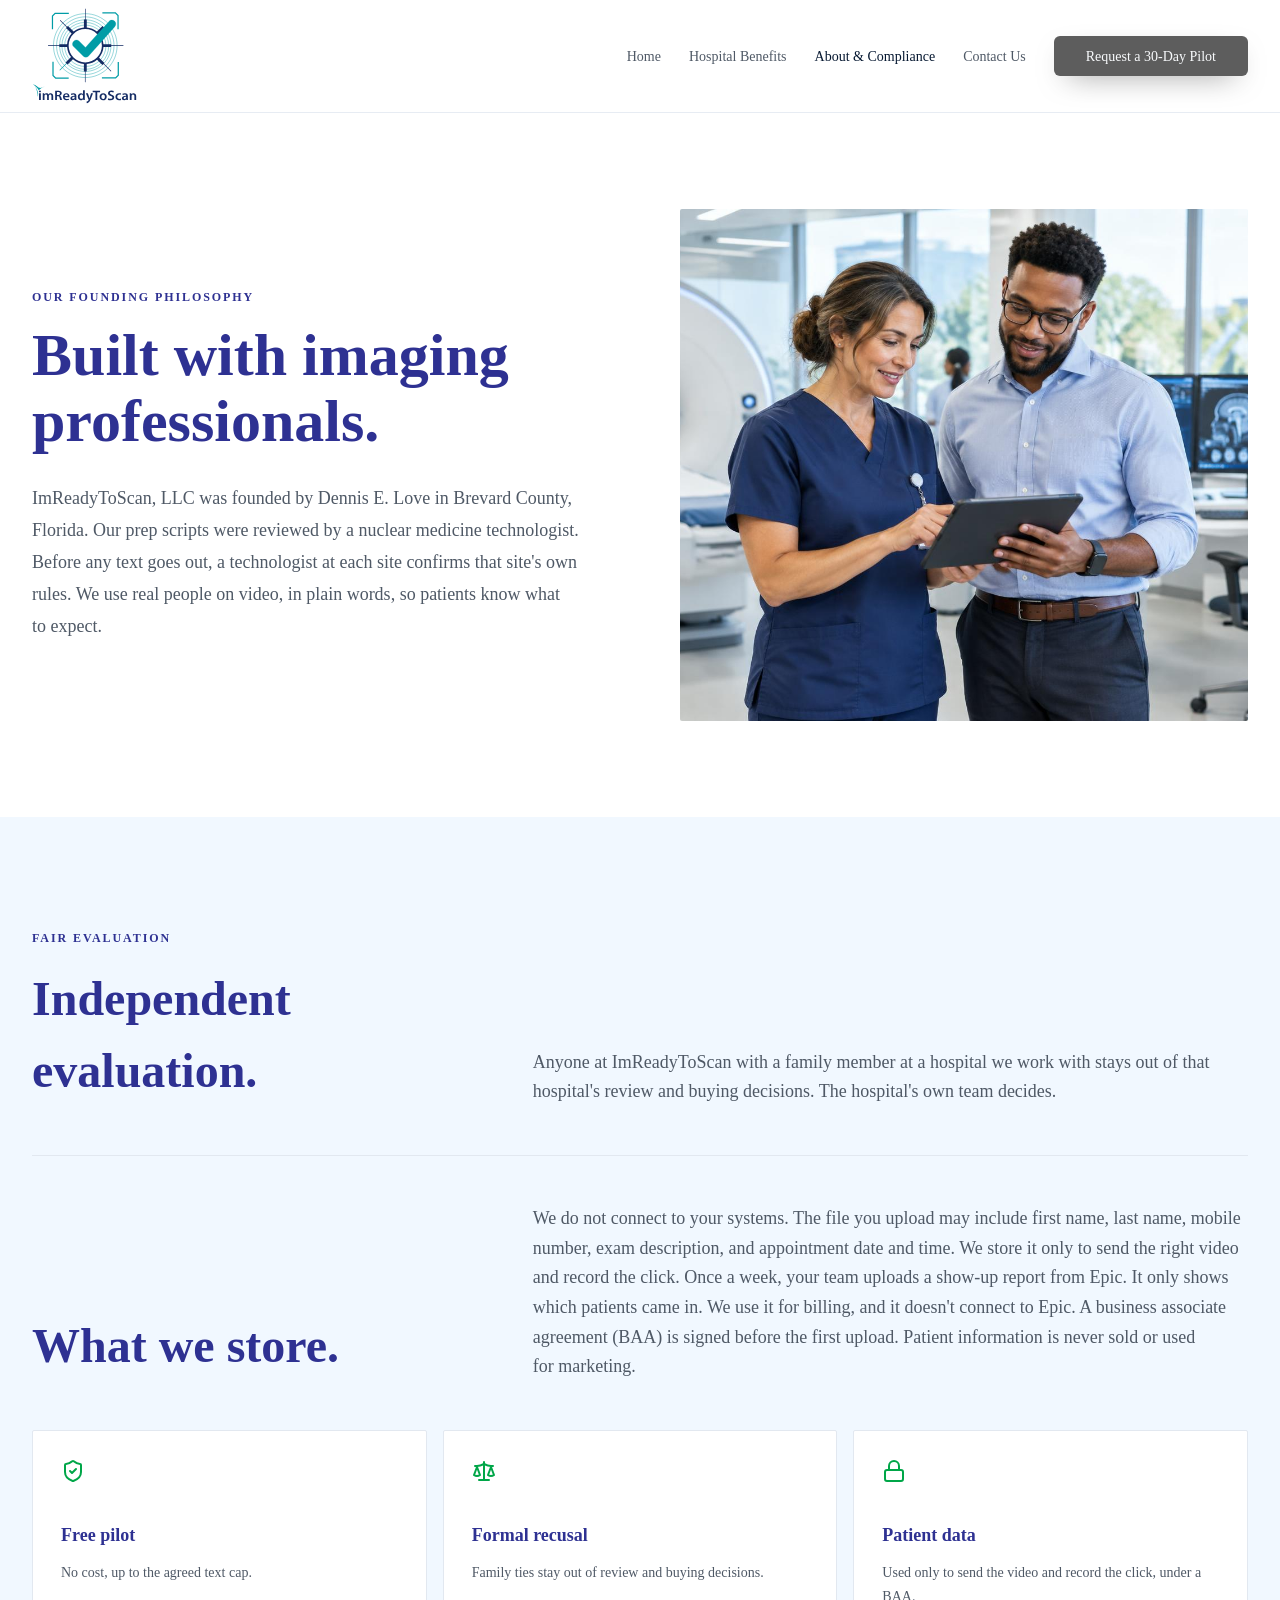
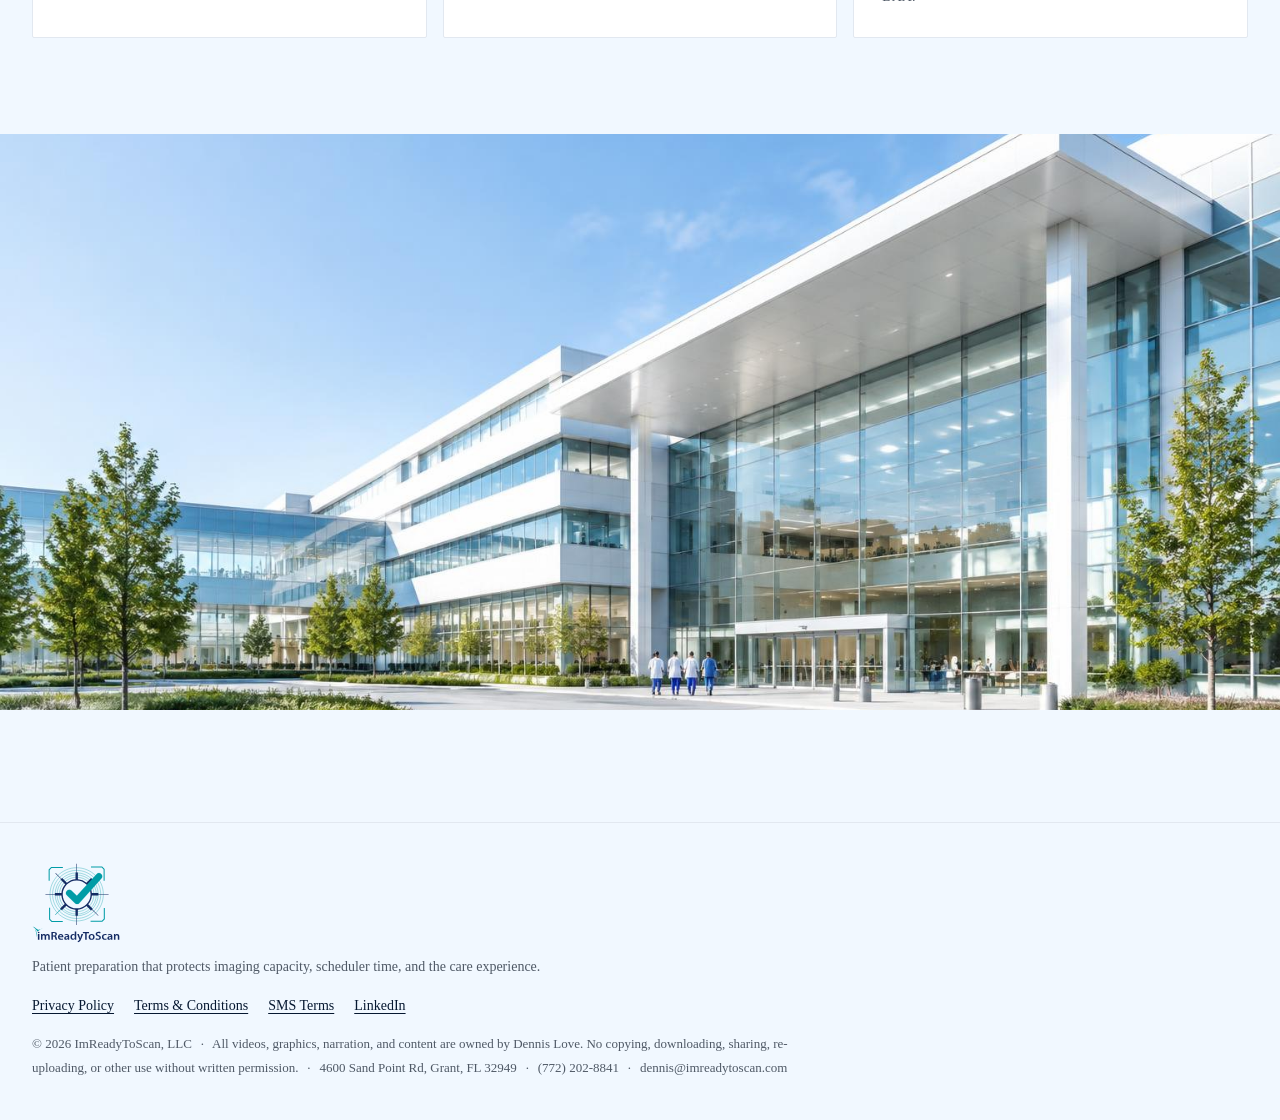
==== commit 87b6db04: "Remove misplaced pilot CTAs from hero and footer. Drop the home hero Request a 30-Day Pilot button a" ====
--- a/about-compliance/index.html
+++ b/about-compliance/index.html
@@ -108,10 +108,6 @@
           </nav>
           <p class="footer-legal">&copy; 2026 ImReadyToScan, LLC <span aria-hidden="true">&middot;</span> All videos, graphics, narration, and content are owned by Dennis Love. No copying, downloading, sharing, re-uploading, or other use without written permission. <span aria-hidden="true">&middot;</span> 4600 Sand Point Rd, Grant, FL 32949 <span aria-hidden="true">&middot;</span> <a href="tel:+17722028841">(772) 202-8841</a> <span aria-hidden="true">&middot;</span> <a href="mailto:dennis@imreadytoscan.com">dennis@imreadytoscan.com</a></p>
         </div>
-        <a href="../pilot/" class="btn btn-pilot btn-lg">
-          Request Pilot
-          <svg viewBox="0 0 24 24" fill="none" stroke="currentColor" stroke-width="2" stroke-linecap="round" stroke-linejoin="round" aria-hidden="true"><path d="M5 12h14"/><path d="m12 5 7 7-7 7"/></svg>
-        </a>
       </div>
     </footer>
   </div>
